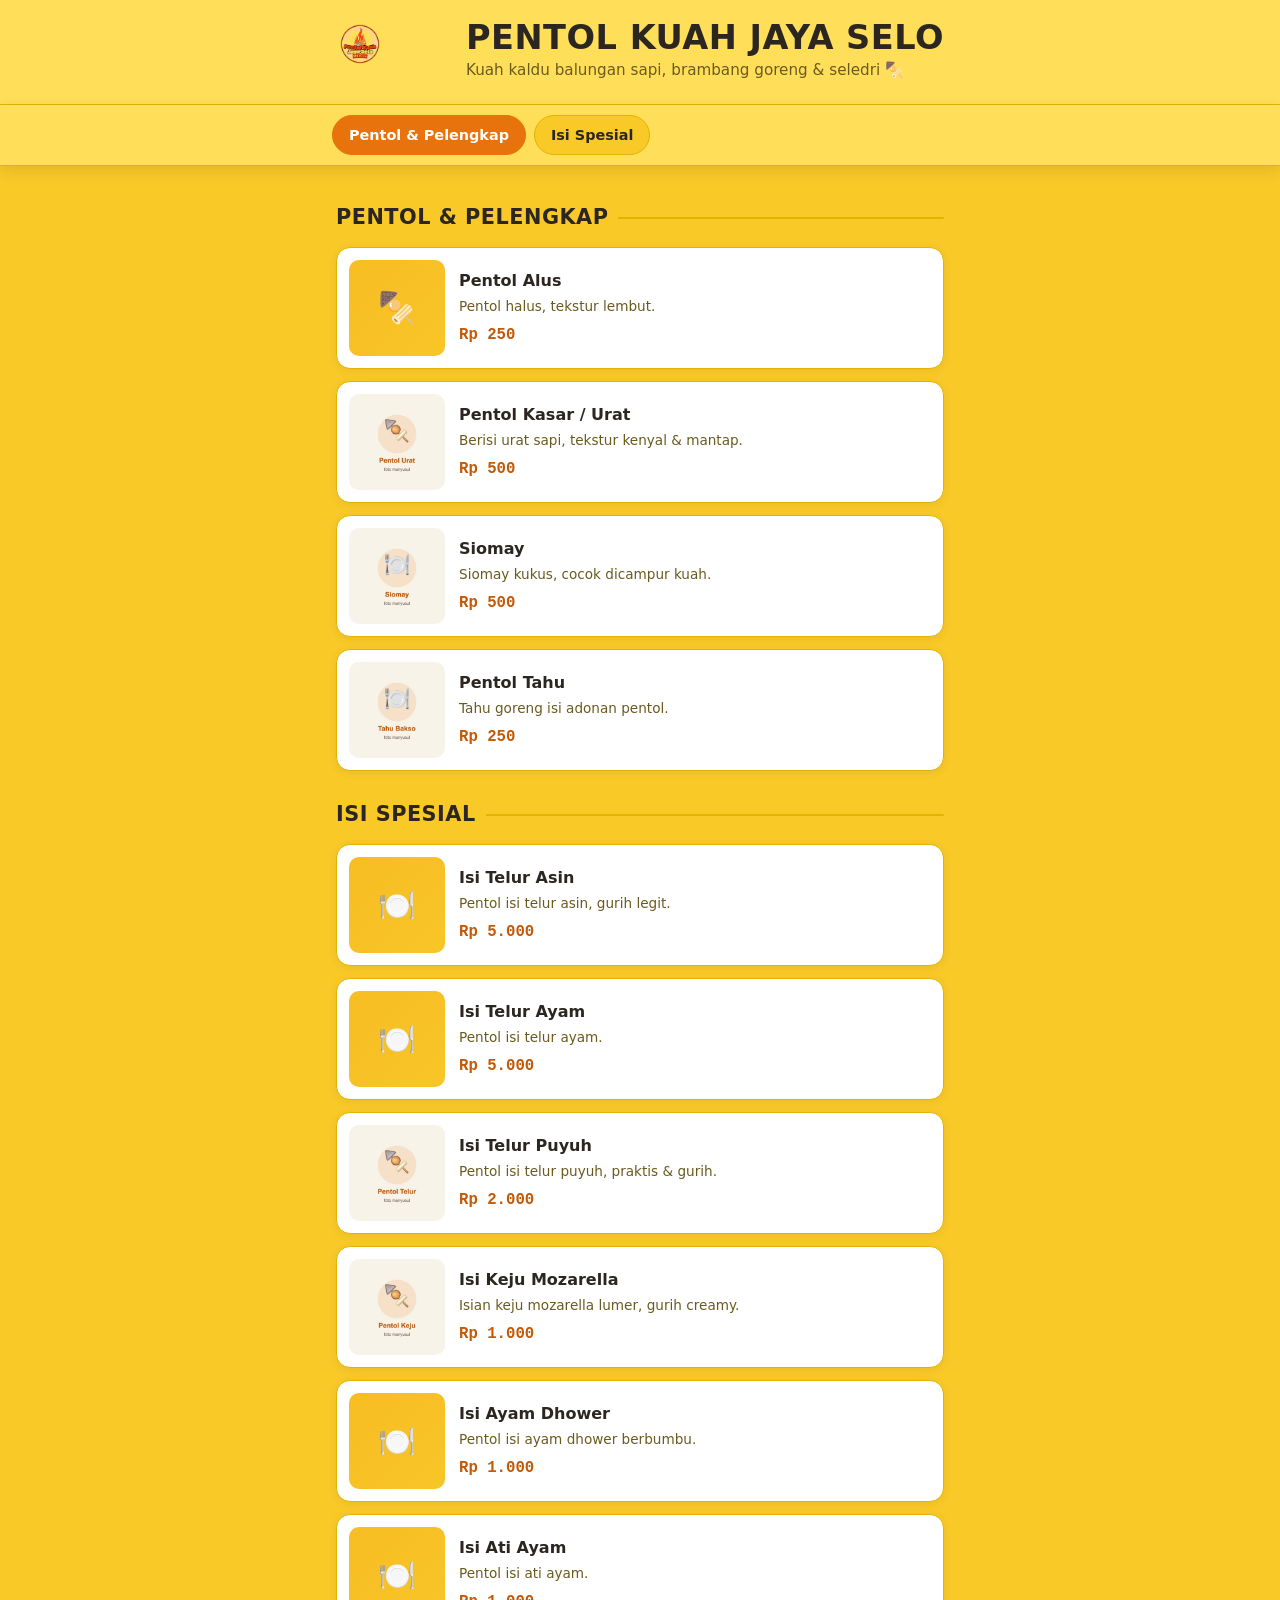
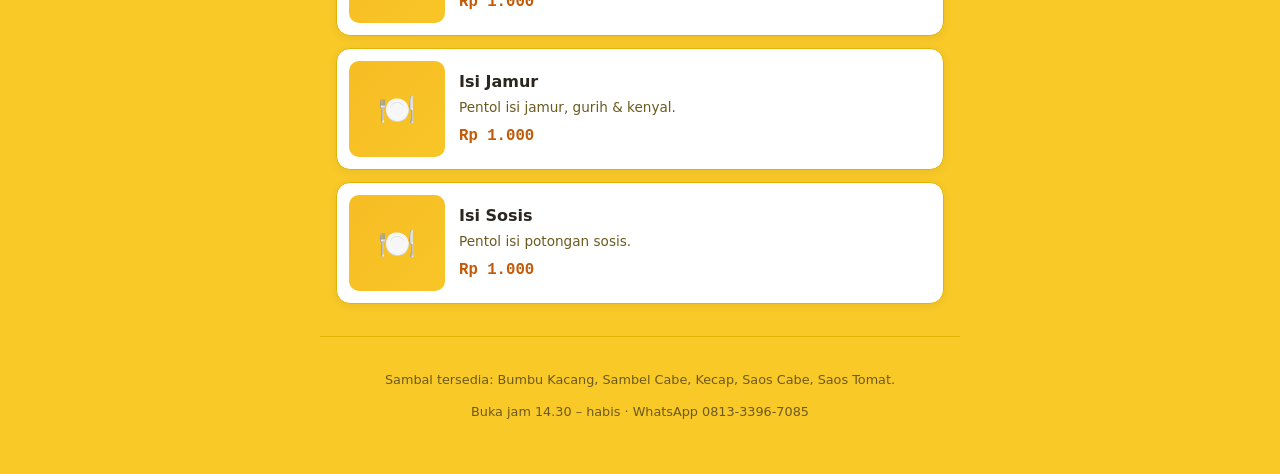
==== index.html @ f3bade53 "Hapus dark mode, samakan background kuning dgn banner, pasang logo Co-Authored-By: Claude Opus 4.8 <" ====
<!DOCTYPE html>
<html lang="id">
  <head>
    <meta charset="UTF-8" />
    <meta
      name="viewport"
      content="width=device-width, initial-scale=1.0, viewport-fit=cover"
    />
    <meta
      name="description"
      content="Menu digital Pentol Kuah Jaya Selo — pentol kuah kaldu balungan sapi dengan aneka isi spesial."
    />
    <meta name="theme-color" content="#F9C928" />
    <link rel="icon" type="image/png" href="images/logo.png" />
    <title>Menu Digital — Pentol Kuah Jaya Selo</title>
    <link rel="stylesheet" href="css/style.css" />
  </head>
  <body>
    <!-- ===================== HEADER ===================== -->
    <header class="site-header">
      <div class="site-header__inner">
        <img
          src="images/logo.png"
          alt="Logo Pentol Kuah Jaya Selo"
          class="site-header__logo"
        />
        <div class="site-header__text">
          <h1 class="site-header__title">Pentol Kuah Jaya Selo</h1>
          <p class="site-header__tagline">
            Kuah kaldu balungan sapi, brambang goreng &amp; seledri 🍢
          </p>
        </div>
      </div>
    </header>

    <!-- ================= BAR KATEGORI (STICKY) ================= -->
    <nav id="category-bar" class="category-bar" aria-label="Kategori menu">
      <ul id="category-list" class="category-bar__list">
        <!-- Tombol kategori di-generate oleh script.js -->
      </ul>
    </nav>

    <!-- ===================== KONTEN MENU ===================== -->
    <main id="menu-root" class="menu">
      <!-- Section & card menu di-generate oleh script.js -->
    </main>

    <!-- ===================== FOOTER ===================== -->
    <footer class="site-footer">
      <p>Sambal tersedia: Bumbu Kacang, Sambel Cabe, Kecap, Saos Cabe, Saos Tomat.</p>
      <p>Buka jam 14.30 – habis · WhatsApp 0813-3396-7085</p>
    </footer>

    <!-- Data menu dimuat lebih dulu, lalu script utama -->
    <script src="js/menu-data.js"></script>
    <script src="js/script.js"></script>
  </body>
</html>
---- css/style.css ----
/* =====================================================================
   MENU DIGITAL PENTOL — style.css
   Mobile-first, tanpa library. Satu tema (terang), sesuai warna banner.
   ===================================================================== */

/* ---------- Design tokens ---------- */
:root {
  --color-bg: #f9c928; /* kuning banner gerobak */
  --color-surface: #ffffff; /* permukaan card */
  --color-surface-alt: #ffde59; /* header/bar - kuning lebih terang */
  --color-text: #2b2620; /* teks utama */
  --color-text-muted: #6b5a1e; /* deskripsi/footer */
  --color-accent: #e8720c; /* oranye aksen (aktif/tombol) */
  --color-accent-strong: #c25a08; /* oranye gelap (harga) */
  --color-border: #e0b400;
  --shadow-card: 0 2px 8px rgba(60, 45, 20, 0.08);
  --shadow-bar: 0 4px 14px rgba(60, 45, 20, 0.12);

  --font-heading: "Oswald", "Arial Narrow", "Roboto Condensed",
    system-ui, sans-serif;
  --font-body: system-ui, -apple-system, "Segoe UI", Roboto, sans-serif;
  --font-mono: "SFMono-Regular", ui-monospace, "Roboto Mono", Consolas,
    "Liberation Mono", monospace;

  --radius: 14px;
  --maxw: 640px;
}

/* ---------- Reset ringan ---------- */
*,
*::before,
*::after {
  box-sizing: border-box;
}

html {
  scroll-behavior: smooth;
  /* offset agar judul section tidak tertutup bar sticky saat di-scroll */
  scroll-padding-top: 72px;
  /* cegah teks membesar sendiri saat HP diputar ke landscape */
  -webkit-text-size-adjust: 100%;
  text-size-adjust: 100%;
}

body {
  margin: 0;
  font-family: var(--font-body);
  background-color: var(--color-bg);
  color: var(--color-text);
  line-height: 1.5;
  -webkit-font-smoothing: antialiased;
  /* Cegah scroll horizontal TANPA menjadikan body scroll-container
     sendiri (yang bikin position:sticky & scroll vertikal jadi
     "melompat"). overflow-x:clip tidak memaksa overflow-y jadi auto,
     jadi sticky tetap normal. Fallback ke hidden utk browser lama. */
  overflow-x: hidden;
  overflow-x: clip;
  /* hilangkan kotak highlight biru saat elemen di-tap di HP */
  -webkit-tap-highlight-color: transparent;
}

img {
  display: block;
  max-width: 100%;
}

/* Semua tombol/kontrol minimal 44px (rekomendasi target sentuh) & tanpa zoom iOS */
button,
input,
select {
  font-size: 16px; /* <16px memicu auto-zoom di iOS Safari saat fokus */
}

/* =====================================================================
   HEADER
   ===================================================================== */
.site-header {
  background-color: var(--color-surface-alt);
  border-bottom: 1px solid var(--color-border);
}

.site-header__inner {
  max-width: var(--maxw);
  margin: 0 auto;
  /* padding kiri/kanan menghormati "poni"/lekukan layar (safe-area) */
  padding: 20px calc(16px + env(safe-area-inset-right)) 22px
    calc(16px + env(safe-area-inset-left));
  display: flex;
  align-items: flex-start;
  justify-content: space-between;
  gap: 12px;
}

.site-header__logo {
  width: 48px;
  height: 48px;
  border-radius: 50%;
  flex-shrink: 0;
  object-fit: cover;
}

.site-header__text {
  min-width: 0;
}

.site-header__title {
  margin: 0;
  font-family: var(--font-heading);
  font-weight: 700;
  font-size: clamp(1.6rem, 6vw, 2.1rem);
  letter-spacing: 0.5px;
  text-transform: uppercase;
  line-height: 1.05;
  color: var(--color-text);
}

.site-header__tagline {
  margin: 4px 0 0;
  font-size: 0.95rem;
  color: var(--color-text-muted);
}

/* =====================================================================
   BAR KATEGORI (STICKY)
   ===================================================================== */
.category-bar {
  position: sticky;
  top: 0;
  z-index: 20;
  background-color: var(--color-surface-alt);
  border-bottom: 1px solid var(--color-border);
  box-shadow: var(--shadow-bar); /* efek "melayang" */
}

.category-bar__list {
  max-width: var(--maxw);
  margin: 0 auto;
  padding: 10px calc(12px + env(safe-area-inset-right)) 10px
    calc(12px + env(safe-area-inset-left));
  list-style: none;
  display: flex;
  gap: 8px;
  overflow-x: auto;
  -webkit-overflow-scrolling: touch;
  overscroll-behavior-x: contain; /* geser kategori tak menyeret seluruh halaman */
  scrollbar-width: none; /* Firefox */
}
.category-bar__list::-webkit-scrollbar {
  display: none; /* Chrome/Safari */
}

.category-bar__btn {
  flex-shrink: 0;
  min-height: 40px; /* nyaman ditekan jari */
  font-family: var(--font-body);
  font-size: 0.9rem;
  font-weight: 600;
  white-space: nowrap;
  padding: 8px 16px;
  border-radius: 999px;
  border: 1px solid var(--color-border);
  background-color: var(--color-bg);
  color: var(--color-text);
  cursor: pointer;
  transition: background-color 0.15s ease, color 0.15s ease,
    border-color 0.15s ease;
}

.category-bar__btn:hover {
  border-color: var(--color-accent);
}

/* Kategori aktif (di-set oleh script.js sesuai posisi scroll) */
.category-bar__btn.is-active {
  background-color: var(--color-accent);
  border-color: var(--color-accent);
  color: #ffffff;
}

/* =====================================================================
   MENU (SECTION + CARD)
   ===================================================================== */
.menu {
  max-width: var(--maxw);
  margin: 0 auto;
  padding: 8px calc(16px + env(safe-area-inset-right)) 32px
    calc(16px + env(safe-area-inset-left));
}

.menu-section {
  padding-top: 20px;
}

.menu-section__title {
  margin: 8px 0 14px;
  font-family: var(--font-heading);
  font-weight: 700;
  font-size: 1.3rem;
  text-transform: uppercase;
  letter-spacing: 0.5px;
  color: var(--color-text);
  display: flex;
  align-items: center;
  gap: 10px;
}
.menu-section__title::after {
  content: "";
  flex: 1;
  height: 2px;
  background-color: var(--color-border);
  border-radius: 2px;
}

.menu-list {
  list-style: none;
  margin: 0;
  padding: 0;
  display: grid;
  gap: 12px;
}

/* ---------- Card item ---------- */
.card {
  display: flex;
  gap: 14px;
  align-items: center;
  background-color: var(--color-surface);
  border: 1px solid var(--color-border);
  border-radius: var(--radius);
  padding: 12px;
  box-shadow: var(--shadow-card); /* efek timbul halus */
}

.card__media {
  flex-shrink: 0;
  width: 84px;
  height: 84px;
  border-radius: 10px;
  overflow: hidden;
  background-color: var(--color-bg);
}

.card__img {
  width: 100%;
  height: 100%;
  object-fit: cover;
}

/* Placeholder saat foto belum ada / gagal dimuat */
.card__placeholder {
  width: 100%;
  height: 100%;
  display: grid;
  place-items: center;
  font-size: 1.9rem;
  background: linear-gradient(
    135deg,
    rgba(232, 114, 12, 0.14),
    rgba(232, 114, 12, 0.04)
  );
  color: var(--color-accent);
}

.card__body {
  flex: 1;
  min-width: 0;
}

.card__name {
  margin: 0;
  font-size: 1rem;
  font-weight: 700;
  color: var(--color-text);
}

.card__desc {
  margin: 3px 0 0;
  font-size: 0.85rem;
  color: var(--color-text-muted);
}

.card__price {
  margin-top: 8px;
  font-family: var(--font-mono);
  font-variant-numeric: tabular-nums;
  font-size: 0.98rem;
  font-weight: 700;
  color: var(--color-accent-strong);
}

/* =====================================================================
   FOOTER
   ===================================================================== */
.site-footer {
  max-width: var(--maxw);
  margin: 0 auto;
  /* tambah jarak bawah utk home-indicator iPhone (safe-area) */
  padding: 20px 16px calc(40px + env(safe-area-inset-bottom));
  text-align: center;
  font-size: 0.8rem;
  color: var(--color-text-muted);
  border-top: 1px solid var(--color-border);
}

/* =====================================================================
   Aksesibilitas: hormati preferensi reduce-motion
   ===================================================================== */
@media (prefers-reduced-motion: reduce) {
  html {
    scroll-behavior: auto;
  }
  * {
    transition: none !important;
  }
}

/* Layar agak lebar: card sedikit lebih lega */
@media (min-width: 480px) {
  .card__media {
    width: 96px;
    height: 96px;
  }
}

/* HP mungil (≤360px, mis. iPhone SE): rapatkan sedikit agar tidak sesak */
@media (max-width: 360px) {
  .site-header__inner {
    padding-top: 16px;
    padding-bottom: 18px;
  }
  .card {
    gap: 11px;
    padding: 10px;
  }
  .card__media {
    width: 72px;
    height: 72px;
  }
  .card__name {
    font-size: 0.95rem;
  }
  .card__desc {
    font-size: 0.82rem;
  }
}
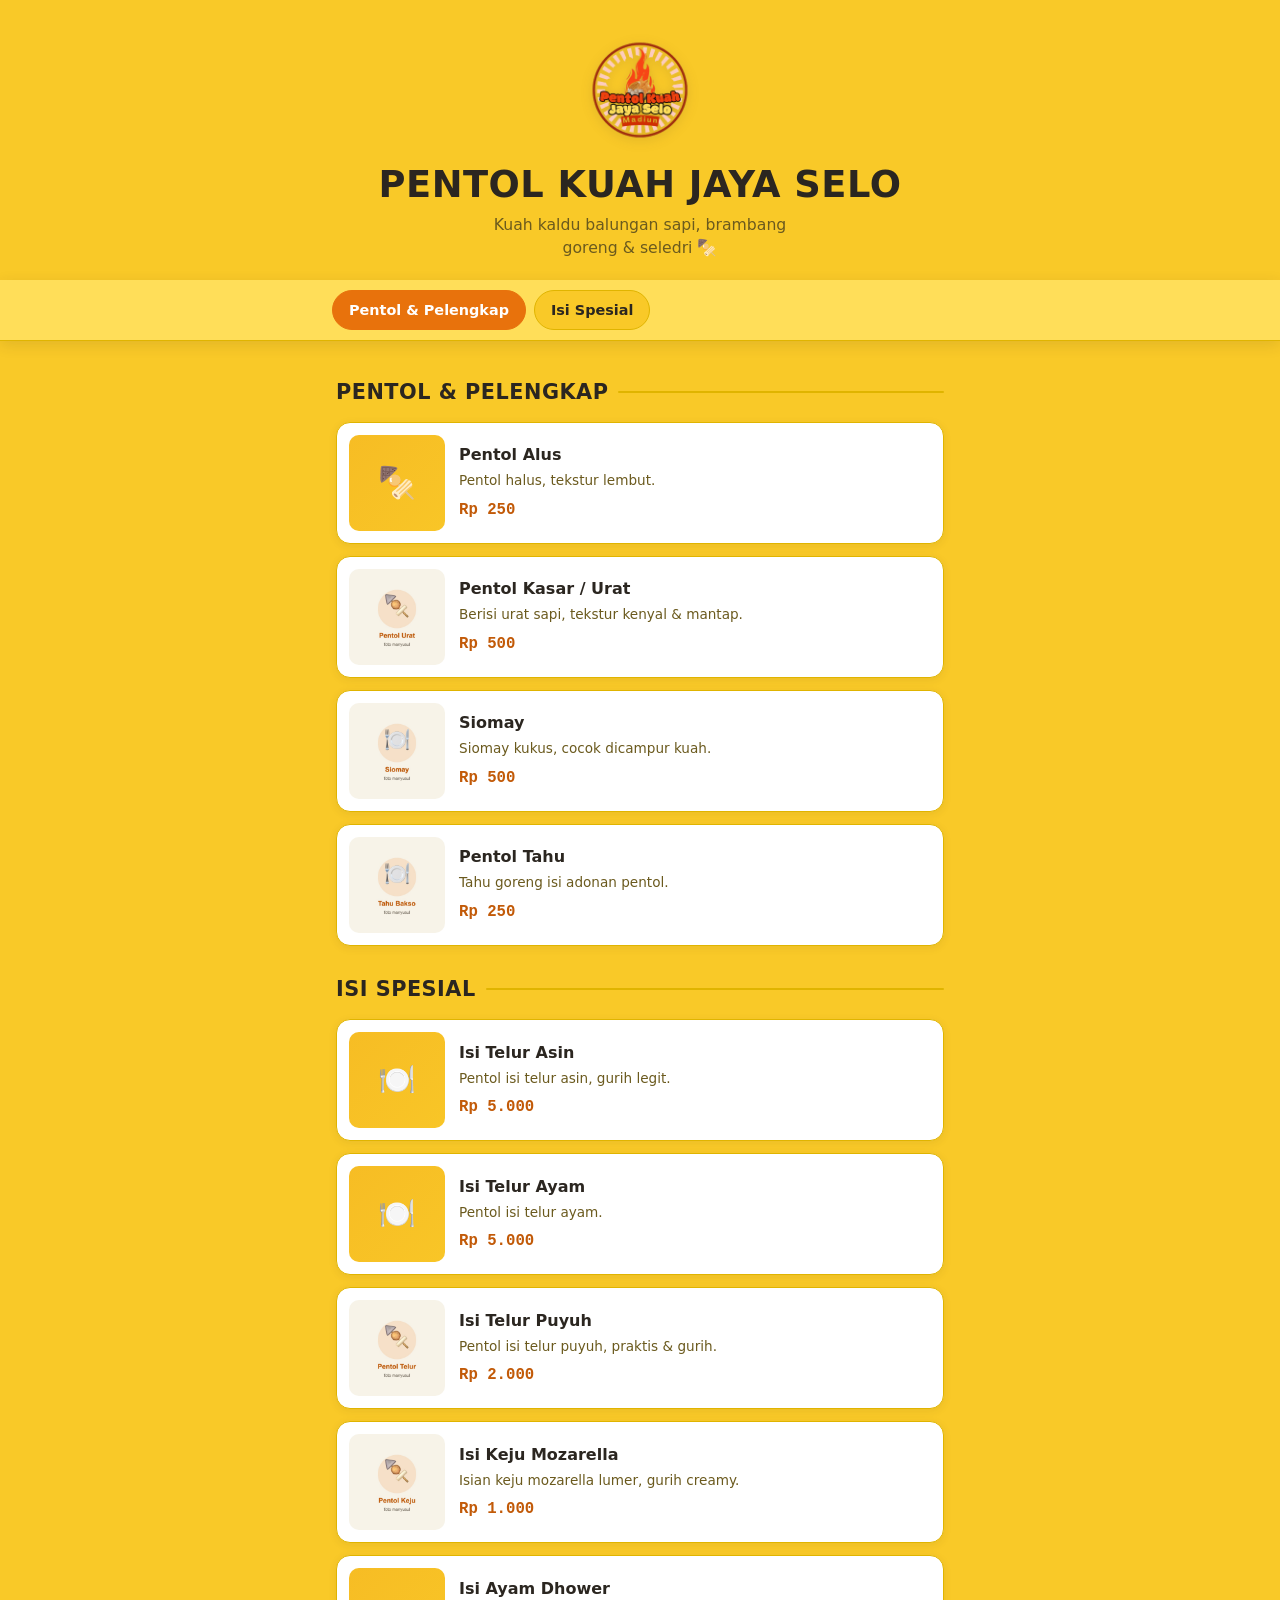
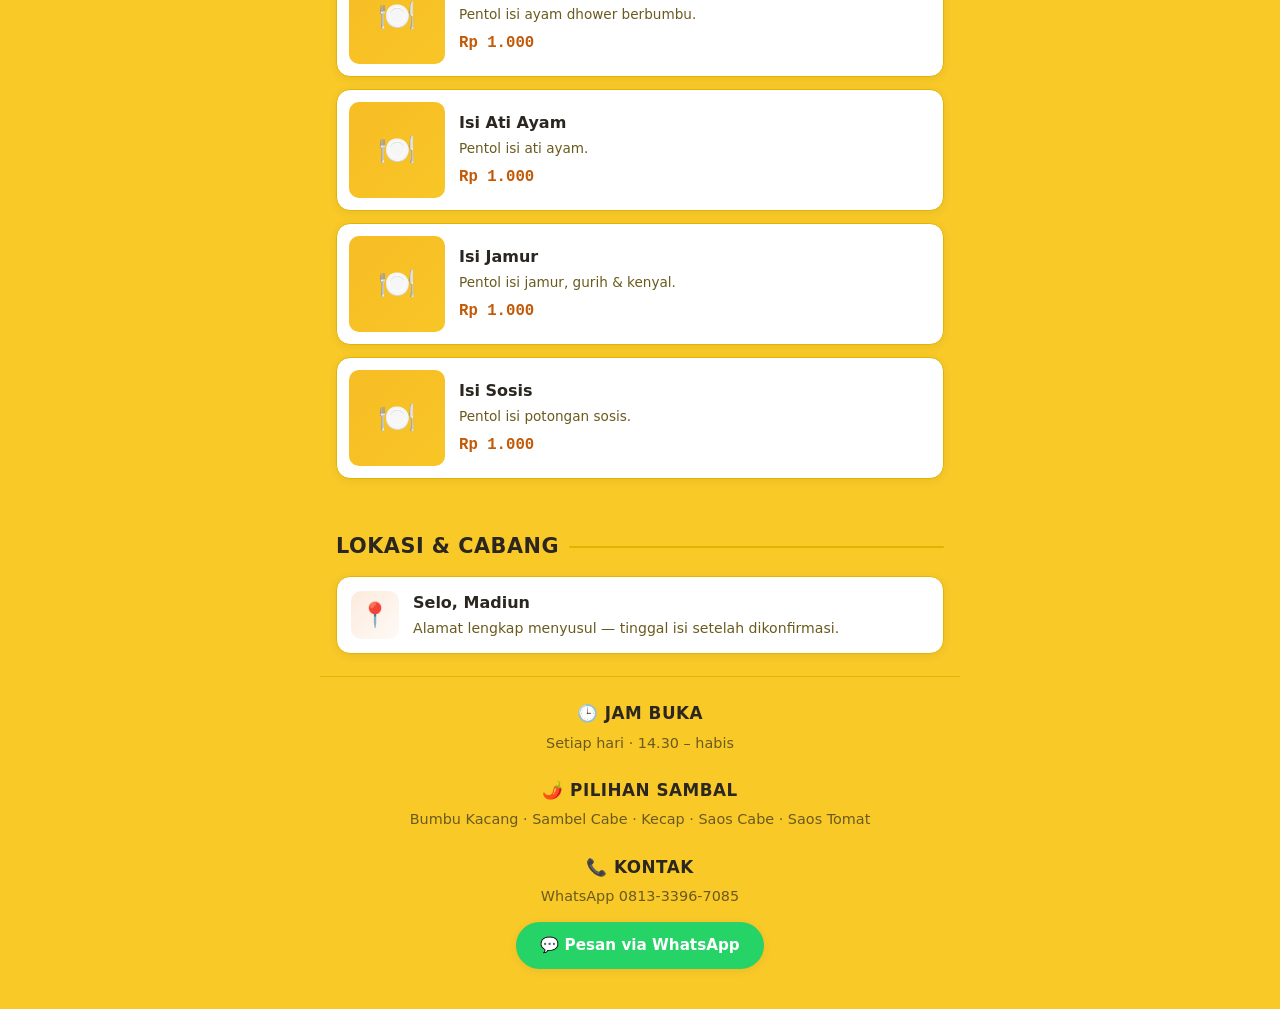
==== commit 37c35560: "Redesign: hero rata tengah, section Lokasi & Cabang, footer info + tombol WhatsApp Co-Authored-By: C" ====
--- a/index.html
+++ b/index.html
@@ -16,25 +16,21 @@
     <link rel="stylesheet" href="css/style.css" />
   </head>
   <body>
-    <!-- ===================== HEADER ===================== -->
-    <header class="site-header">
-      <div class="site-header__inner">
-        <img
-          src="images/logo.png"
-          alt="Logo Pentol Kuah Jaya Selo"
-          class="site-header__logo"
-        />
-        <div class="site-header__text">
-          <h1 class="site-header__title">Pentol Kuah Jaya Selo</h1>
-          <p class="site-header__tagline">
-            Kuah kaldu balungan sapi, brambang goreng &amp; seledri 🍢
-          </p>
-        </div>
-      </div>
+    <!-- ===================== HERO (RATA TENGAH) ===================== -->
+    <header class="hero">
+      <img
+        src="images/logo.png"
+        alt="Logo Pentol Kuah Jaya Selo"
+        class="hero__logo"
+      />
+      <h1 class="hero__title">Pentol Kuah Jaya Selo</h1>
+      <p class="hero__tagline">
+        Kuah kaldu balungan sapi, brambang goreng &amp; seledri 🍢
+      </p>
     </header>
 
     <!-- ================= BAR KATEGORI (STICKY) ================= -->
-    <nav id="category-bar" class="category-bar" aria-label="Kategori menu">
+    <nav id="category-bar" class="category-bar" aria-label="Daftar menu">
       <ul id="category-list" class="category-bar__list">
         <!-- Tombol kategori di-generate oleh script.js -->
       </ul>
@@ -45,10 +41,49 @@
       <!-- Section & card menu di-generate oleh script.js -->
     </main>
 
-    <!-- ===================== FOOTER ===================== -->
+    <!-- ===================== CABANG / LOKASI ===================== -->
+    <section class="branches" aria-label="Lokasi cabang">
+      <h2 class="branches__title">Lokasi &amp; Cabang</h2>
+      <ul class="branches__list">
+        <li class="branch-card">
+          <div class="branch-card__icon" aria-hidden="true">📍</div>
+          <div class="branch-card__body">
+            <h3 class="branch-card__name">Selo, Madiun</h3>
+            <p class="branch-card__addr">
+              Alamat lengkap menyusul — tinggal isi setelah dikonfirmasi.
+            </p>
+            <!-- Kalau ada link Google Maps, aktifkan baris di bawah:
+            <a class="branch-card__maps" href="LINK_MAPS" target="_blank" rel="noopener">Lihat di Peta →</a>
+            -->
+          </div>
+        </li>
+      </ul>
+    </section>
+
+    <!-- ===================== FOOTER (INFO) ===================== -->
     <footer class="site-footer">
-      <p>Sambal tersedia: Bumbu Kacang, Sambel Cabe, Kecap, Saos Cabe, Saos Tomat.</p>
-      <p>Buka jam 14.30 – habis · WhatsApp 0813-3396-7085</p>
+      <div class="info-block">
+        <h2 class="info-block__title">🕒 Jam Buka</h2>
+        <p>Setiap hari · 14.30 – habis</p>
+      </div>
+
+      <div class="info-block">
+        <h2 class="info-block__title">🌶️ Pilihan Sambal</h2>
+        <p>Bumbu Kacang · Sambel Cabe · Kecap · Saos Cabe · Saos Tomat</p>
+      </div>
+
+      <div class="info-block">
+        <h2 class="info-block__title">📞 Kontak</h2>
+        <p>WhatsApp 0813-3396-7085</p>
+        <a
+          class="wa-btn"
+          href="https://wa.me/6281333967085"
+          target="_blank"
+          rel="noopener"
+        >
+          💬 Pesan via WhatsApp
+        </a>
+      </div>
     </footer>
 
     <!-- Data menu dimuat lebih dulu, lalu script utama -->
--- a/css/style.css
+++ b/css/style.css
@@ -72,52 +72,43 @@
 }
 
 /* =====================================================================
-   HEADER
-   ===================================================================== */
-.site-header {
-  background-color: var(--color-surface-alt);
-  border-bottom: 1px solid var(--color-border);
-}
-
-.site-header__inner {
+   HERO (rata tengah: logo → judul → tagline)
+   ===================================================================== */
+.hero {
   max-width: var(--maxw);
   margin: 0 auto;
-  /* padding kiri/kanan menghormati "poni"/lekukan layar (safe-area) */
-  padding: 20px calc(16px + env(safe-area-inset-right)) 22px
+  padding: 30px calc(16px + env(safe-area-inset-right)) 20px
     calc(16px + env(safe-area-inset-left));
   display: flex;
-  align-items: flex-start;
-  justify-content: space-between;
-  gap: 12px;
-}
-
-.site-header__logo {
-  width: 48px;
-  height: 48px;
-  border-radius: 50%;
-  flex-shrink: 0;
-  object-fit: cover;
-}
-
-.site-header__text {
-  min-width: 0;
-}
-
-.site-header__title {
-  margin: 0;
+  flex-direction: column;
+  align-items: center;
+  text-align: center;
+}
+
+.hero__logo {
+  width: 120px;
+  height: 120px;
+  object-fit: contain;
+  /* bayangan halus mengikuti bentuk logo (bukan kotak) */
+  filter: drop-shadow(0 3px 6px rgba(60, 45, 20, 0.2));
+}
+
+.hero__title {
+  margin: 16px 0 0;
   font-family: var(--font-heading);
   font-weight: 700;
-  font-size: clamp(1.6rem, 6vw, 2.1rem);
+  font-size: clamp(1.7rem, 7vw, 2.3rem);
   letter-spacing: 0.5px;
   text-transform: uppercase;
   line-height: 1.05;
   color: var(--color-text);
 }
 
-.site-header__tagline {
-  margin: 4px 0 0;
-  font-size: 0.95rem;
+.hero__tagline {
+  margin: 8px 0 0;
+  font-size: 0.98rem;
   color: var(--color-text-muted);
+  max-width: 34ch;
 }
 
 /* =====================================================================
@@ -289,17 +280,142 @@
 }
 
 /* =====================================================================
-   FOOTER
+   CABANG / LOKASI
+   ===================================================================== */
+.branches {
+  max-width: var(--maxw);
+  margin: 0 auto;
+  padding: 12px calc(16px + env(safe-area-inset-right)) 8px
+    calc(16px + env(safe-area-inset-left));
+}
+
+.branches__title {
+  margin: 8px 0 14px;
+  font-family: var(--font-heading);
+  font-weight: 700;
+  font-size: 1.3rem;
+  text-transform: uppercase;
+  letter-spacing: 0.5px;
+  color: var(--color-text);
+  display: flex;
+  align-items: center;
+  gap: 10px;
+}
+.branches__title::after {
+  content: "";
+  flex: 1;
+  height: 2px;
+  background-color: var(--color-border);
+  border-radius: 2px;
+}
+
+.branches__list {
+  list-style: none;
+  margin: 0;
+  padding: 0;
+  display: grid;
+  gap: 12px;
+}
+
+.branch-card {
+  display: flex;
+  gap: 14px;
+  align-items: center;
+  background-color: var(--color-surface);
+  border: 1px solid var(--color-border);
+  border-radius: var(--radius);
+  padding: 14px;
+  box-shadow: var(--shadow-card);
+}
+
+.branch-card__icon {
+  flex-shrink: 0;
+  width: 48px;
+  height: 48px;
+  display: grid;
+  place-items: center;
+  font-size: 1.5rem;
+  border-radius: 10px;
+  background: linear-gradient(
+    135deg,
+    rgba(232, 114, 12, 0.14),
+    rgba(232, 114, 12, 0.04)
+  );
+}
+
+.branch-card__name {
+  margin: 0;
+  font-size: 1rem;
+  font-weight: 700;
+  color: var(--color-text);
+}
+
+.branch-card__addr {
+  margin: 3px 0 0;
+  font-size: 0.88rem;
+  color: var(--color-text-muted);
+}
+
+.branch-card__maps {
+  display: inline-block;
+  margin-top: 6px;
+  font-size: 0.85rem;
+  font-weight: 600;
+  color: var(--color-accent-strong);
+  text-decoration: none;
+}
+
+/* =====================================================================
+   FOOTER (blok info: jam buka, sambal, kontak)
    ===================================================================== */
 .site-footer {
   max-width: var(--maxw);
-  margin: 0 auto;
+  margin: 14px auto 0;
   /* tambah jarak bawah utk home-indicator iPhone (safe-area) */
-  padding: 20px 16px calc(40px + env(safe-area-inset-bottom));
+  padding: 24px 16px calc(40px + env(safe-area-inset-bottom));
+  border-top: 1px solid var(--color-border);
+  display: grid;
+  gap: 22px;
   text-align: center;
-  font-size: 0.8rem;
+}
+
+.info-block__title {
+  margin: 0 0 6px;
+  font-family: var(--font-heading);
+  font-weight: 700;
+  font-size: 1.05rem;
+  text-transform: uppercase;
+  letter-spacing: 0.5px;
+  color: var(--color-text);
+}
+
+.info-block p {
+  margin: 2px 0;
+  font-size: 0.9rem;
   color: var(--color-text-muted);
-  border-top: 1px solid var(--color-border);
+}
+
+.wa-btn {
+  display: inline-flex;
+  align-items: center;
+  gap: 8px;
+  margin-top: 12px;
+  min-height: 46px;
+  padding: 12px 24px;
+  border-radius: 999px;
+  background-color: #25d366; /* hijau WhatsApp */
+  color: #ffffff;
+  font-weight: 700;
+  font-size: 0.95rem;
+  text-decoration: none;
+  box-shadow: var(--shadow-card);
+  transition: transform 0.1s ease, filter 0.15s ease;
+}
+.wa-btn:hover {
+  filter: brightness(0.96);
+}
+.wa-btn:active {
+  transform: scale(0.97);
 }
 
 /* =====================================================================
@@ -324,9 +440,13 @@
 
 /* HP mungil (≤360px, mis. iPhone SE): rapatkan sedikit agar tidak sesak */
 @media (max-width: 360px) {
-  .site-header__inner {
-    padding-top: 16px;
-    padding-bottom: 18px;
+  .hero {
+    padding-top: 24px;
+    padding-bottom: 16px;
+  }
+  .hero__logo {
+    width: 100px;
+    height: 100px;
   }
   .card {
     gap: 11px;
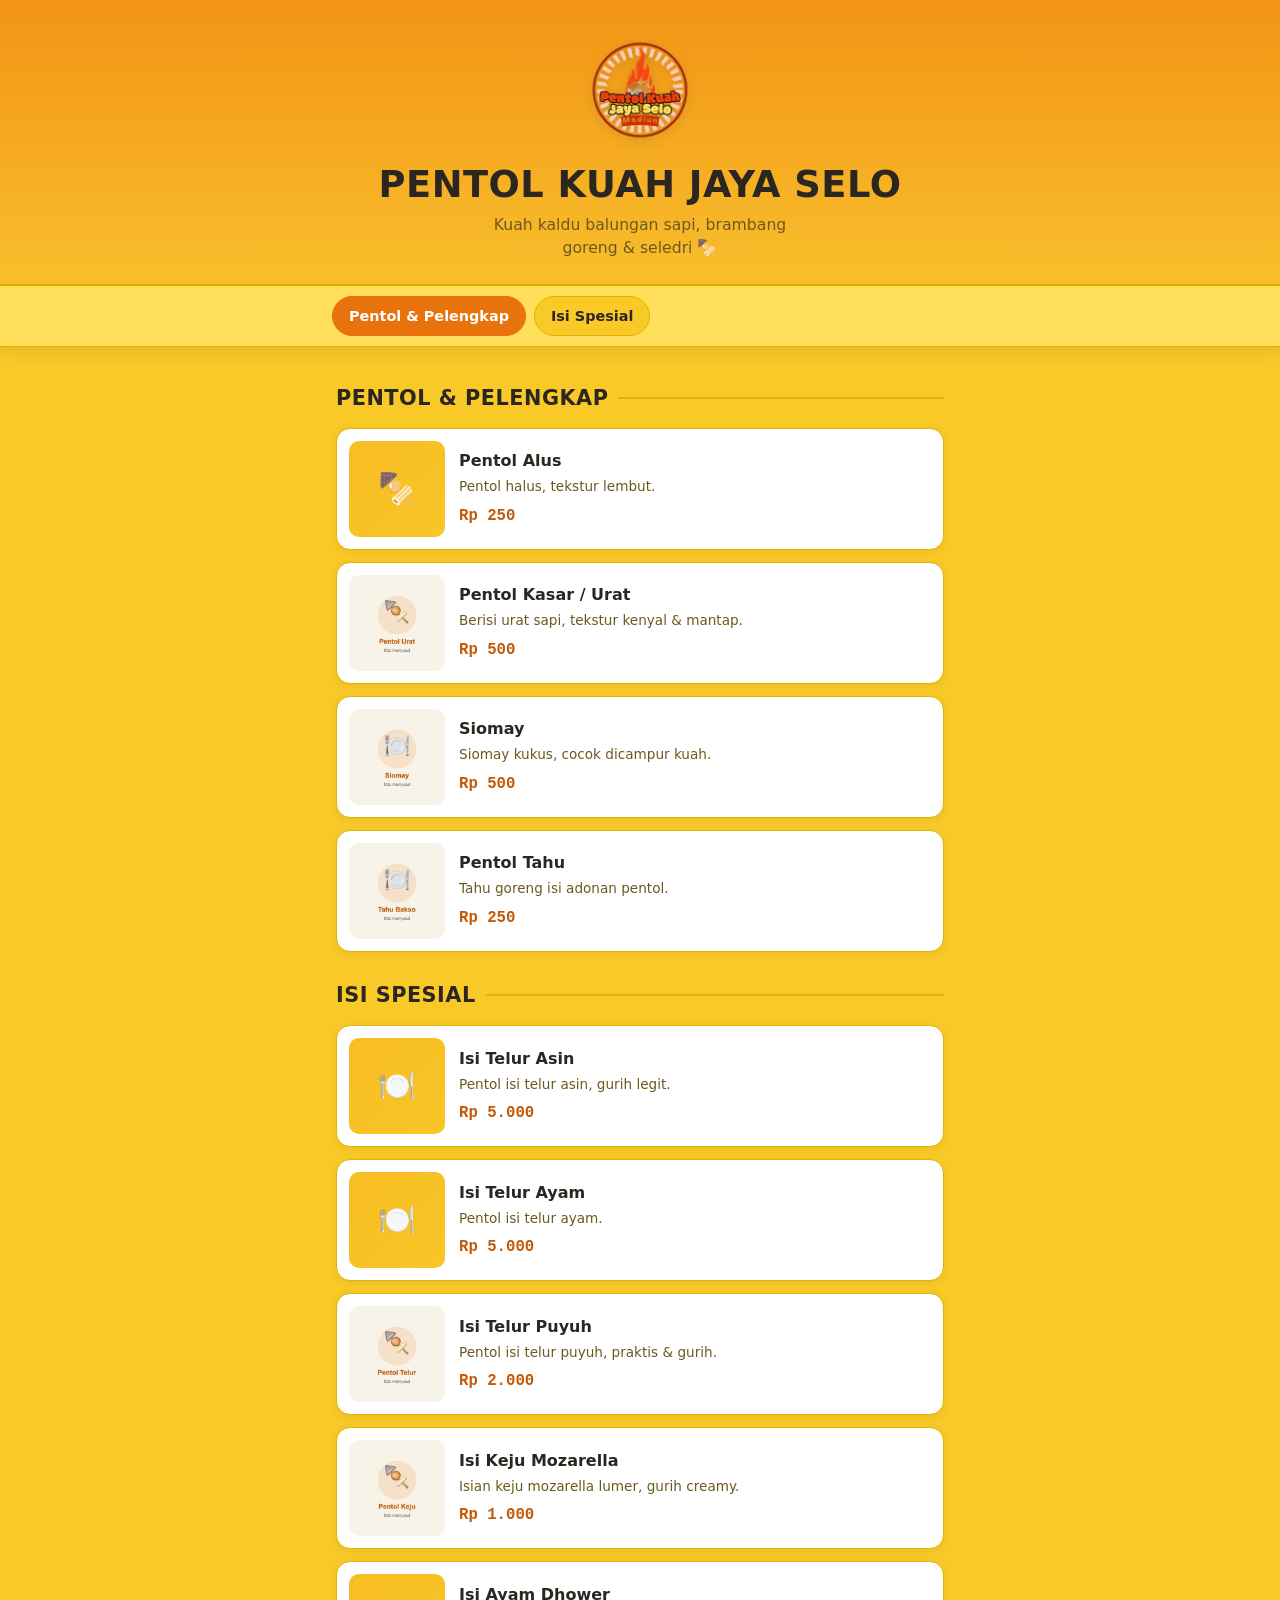
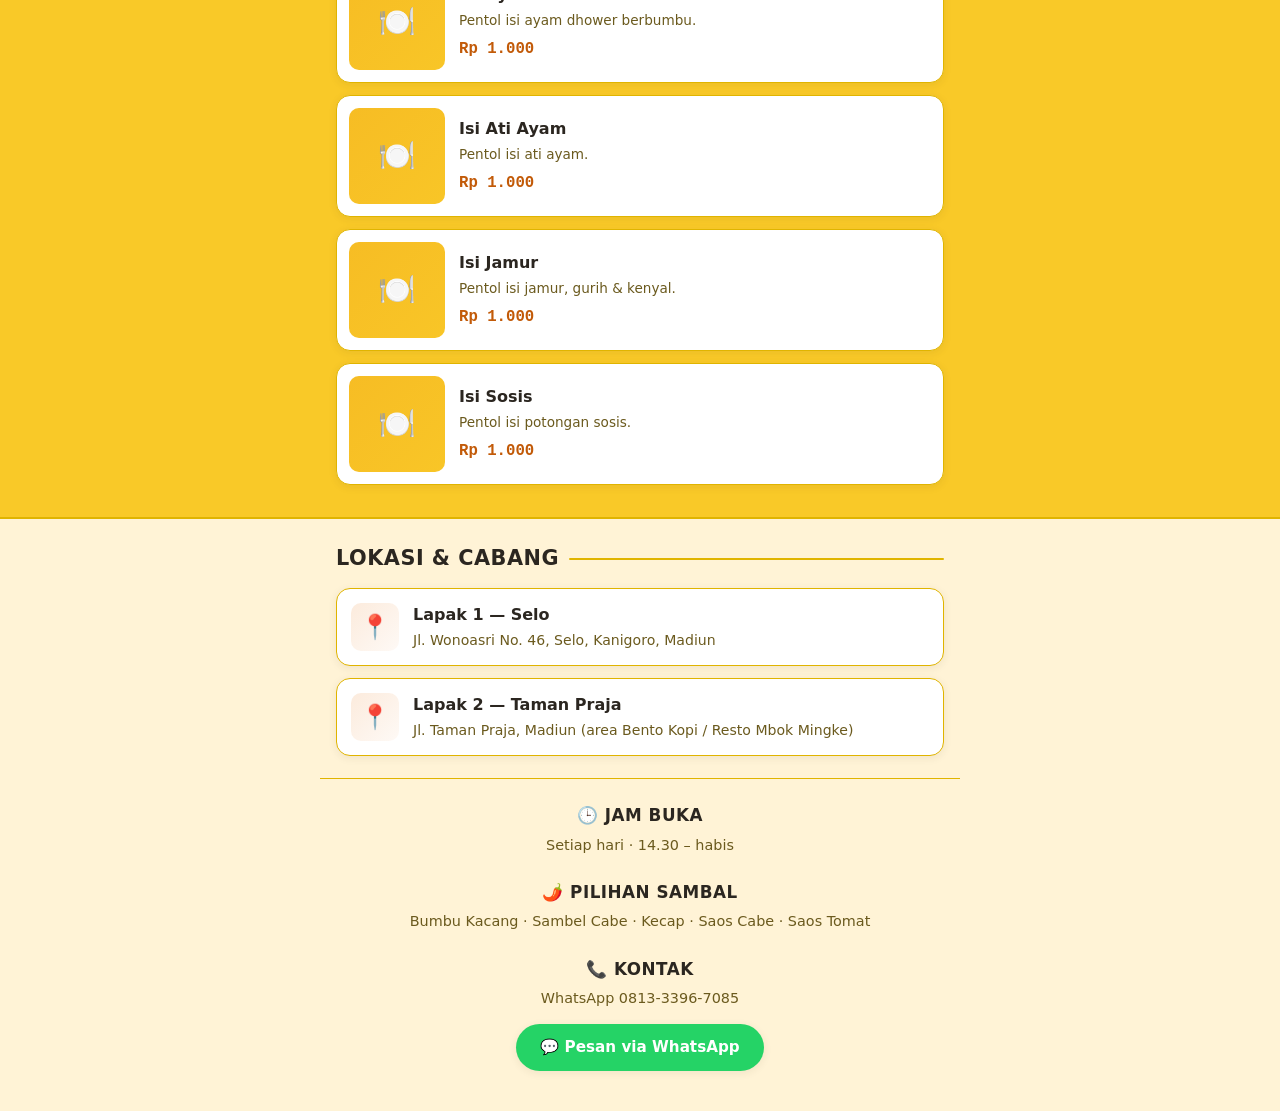
==== commit 038bd777: "Zona warna berbeda per bagian (hero oranye, menu kuning, info krem) + isi 2 alamat lapak Co-Authored" ====
--- a/index.html
+++ b/index.html
@@ -10,7 +10,7 @@
       name="description"
       content="Menu digital Pentol Kuah Jaya Selo — pentol kuah kaldu balungan sapi dengan aneka isi spesial."
     />
-    <meta name="theme-color" content="#F9C928" />
+    <meta name="theme-color" content="#F39415" />
     <link rel="icon" type="image/png" href="images/logo.png" />
     <title>Menu Digital — Pentol Kuah Jaya Selo</title>
     <link rel="stylesheet" href="css/style.css" />
@@ -41,50 +41,59 @@
       <!-- Section & card menu di-generate oleh script.js -->
     </main>
 
-    <!-- ===================== CABANG / LOKASI ===================== -->
-    <section class="branches" aria-label="Lokasi cabang">
-      <h2 class="branches__title">Lokasi &amp; Cabang</h2>
-      <ul class="branches__list">
-        <li class="branch-card">
-          <div class="branch-card__icon" aria-hidden="true">📍</div>
-          <div class="branch-card__body">
-            <h3 class="branch-card__name">Selo, Madiun</h3>
-            <p class="branch-card__addr">
-              Alamat lengkap menyusul — tinggal isi setelah dikonfirmasi.
-            </p>
-            <!-- Kalau ada link Google Maps, aktifkan baris di bawah:
-            <a class="branch-card__maps" href="LINK_MAPS" target="_blank" rel="noopener">Lihat di Peta →</a>
-            -->
-          </div>
-        </li>
-      </ul>
-    </section>
+    <!-- ===================== ZONA INFO (CABANG + FOOTER) ===================== -->
+    <div class="info-zone">
+      <!-- Lokasi lapak -->
+      <section class="branches" aria-label="Lokasi lapak">
+        <h2 class="branches__title">Lokasi &amp; Cabang</h2>
+        <ul class="branches__list">
+          <li class="branch-card">
+            <div class="branch-card__icon" aria-hidden="true">📍</div>
+            <div class="branch-card__body">
+              <h3 class="branch-card__name">Lapak 1 — Selo</h3>
+              <p class="branch-card__addr">
+                Jl. Wonoasri No. 46, Selo, Kanigoro, Madiun
+              </p>
+            </div>
+          </li>
+          <li class="branch-card">
+            <div class="branch-card__icon" aria-hidden="true">📍</div>
+            <div class="branch-card__body">
+              <h3 class="branch-card__name">Lapak 2 — Taman Praja</h3>
+              <p class="branch-card__addr">
+                Jl. Taman Praja, Madiun (area Bento Kopi / Resto Mbok Mingke)
+              </p>
+            </div>
+          </li>
+        </ul>
+      </section>
 
-    <!-- ===================== FOOTER (INFO) ===================== -->
-    <footer class="site-footer">
-      <div class="info-block">
-        <h2 class="info-block__title">🕒 Jam Buka</h2>
-        <p>Setiap hari · 14.30 – habis</p>
-      </div>
+      <!-- Info (jam buka, sambal, kontak) -->
+      <footer class="site-footer">
+        <div class="info-block">
+          <h2 class="info-block__title">🕒 Jam Buka</h2>
+          <p>Setiap hari · 14.30 – habis</p>
+        </div>
 
-      <div class="info-block">
-        <h2 class="info-block__title">🌶️ Pilihan Sambal</h2>
-        <p>Bumbu Kacang · Sambel Cabe · Kecap · Saos Cabe · Saos Tomat</p>
-      </div>
+        <div class="info-block">
+          <h2 class="info-block__title">🌶️ Pilihan Sambal</h2>
+          <p>Bumbu Kacang · Sambel Cabe · Kecap · Saos Cabe · Saos Tomat</p>
+        </div>
 
-      <div class="info-block">
-        <h2 class="info-block__title">📞 Kontak</h2>
-        <p>WhatsApp 0813-3396-7085</p>
-        <a
-          class="wa-btn"
-          href="https://wa.me/6281333967085"
-          target="_blank"
-          rel="noopener"
-        >
-          💬 Pesan via WhatsApp
-        </a>
-      </div>
-    </footer>
+        <div class="info-block">
+          <h2 class="info-block__title">📞 Kontak</h2>
+          <p>WhatsApp 0813-3396-7085</p>
+          <a
+            class="wa-btn"
+            href="https://wa.me/6281333967085"
+            target="_blank"
+            rel="noopener"
+          >
+            💬 Pesan via WhatsApp
+          </a>
+        </div>
+      </footer>
+    </div>
 
     <!-- Data menu dimuat lebih dulu, lalu script utama -->
     <script src="js/menu-data.js"></script>
--- a/css/style.css
+++ b/css/style.css
@@ -8,6 +8,10 @@
   --color-bg: #f9c928; /* kuning banner gerobak */
   --color-surface: #ffffff; /* permukaan card */
   --color-surface-alt: #ffde59; /* header/bar - kuning lebih terang */
+
+  /* Warna per-zona (biar tiap bagian beda, tidak satu warna) */
+  --zone-menu: #f9c928; /* zona menu: kuning brand */
+  --zone-info: #fff3d6; /* zona info/cabang: krem lembut */
   --color-text: #2b2620; /* teks utama */
   --color-text-muted: #6b5a1e; /* deskripsi/footer */
   --color-accent: #e8720c; /* oranye aksen (aktif/tombol) */
@@ -75,14 +79,15 @@
    HERO (rata tengah: logo → judul → tagline)
    ===================================================================== */
 .hero {
-  max-width: var(--maxw);
-  margin: 0 auto;
-  padding: 30px calc(16px + env(safe-area-inset-right)) 20px
+  padding: 30px calc(16px + env(safe-area-inset-right)) 24px
     calc(16px + env(safe-area-inset-left));
   display: flex;
   flex-direction: column;
   align-items: center;
   text-align: center;
+  /* ZONA 1 — hero: gradien oranye hangat (senada api di logo) */
+  background: linear-gradient(180deg, #f39415 0%, #f8bf2c 100%);
+  border-bottom: 2px solid var(--color-border);
 }
 
 .hero__logo {
@@ -280,12 +285,17 @@
 }
 
 /* =====================================================================
-   CABANG / LOKASI
-   ===================================================================== */
+   ZONA INFO (CABANG + FOOTER) — warna krem, beda dari zona menu
+   ===================================================================== */
+.info-zone {
+  background-color: var(--zone-info);
+  border-top: 2px solid var(--color-border);
+}
+
 .branches {
   max-width: var(--maxw);
   margin: 0 auto;
-  padding: 12px calc(16px + env(safe-area-inset-right)) 8px
+  padding: 16px calc(16px + env(safe-area-inset-right)) 8px
     calc(16px + env(safe-area-inset-left));
 }
 
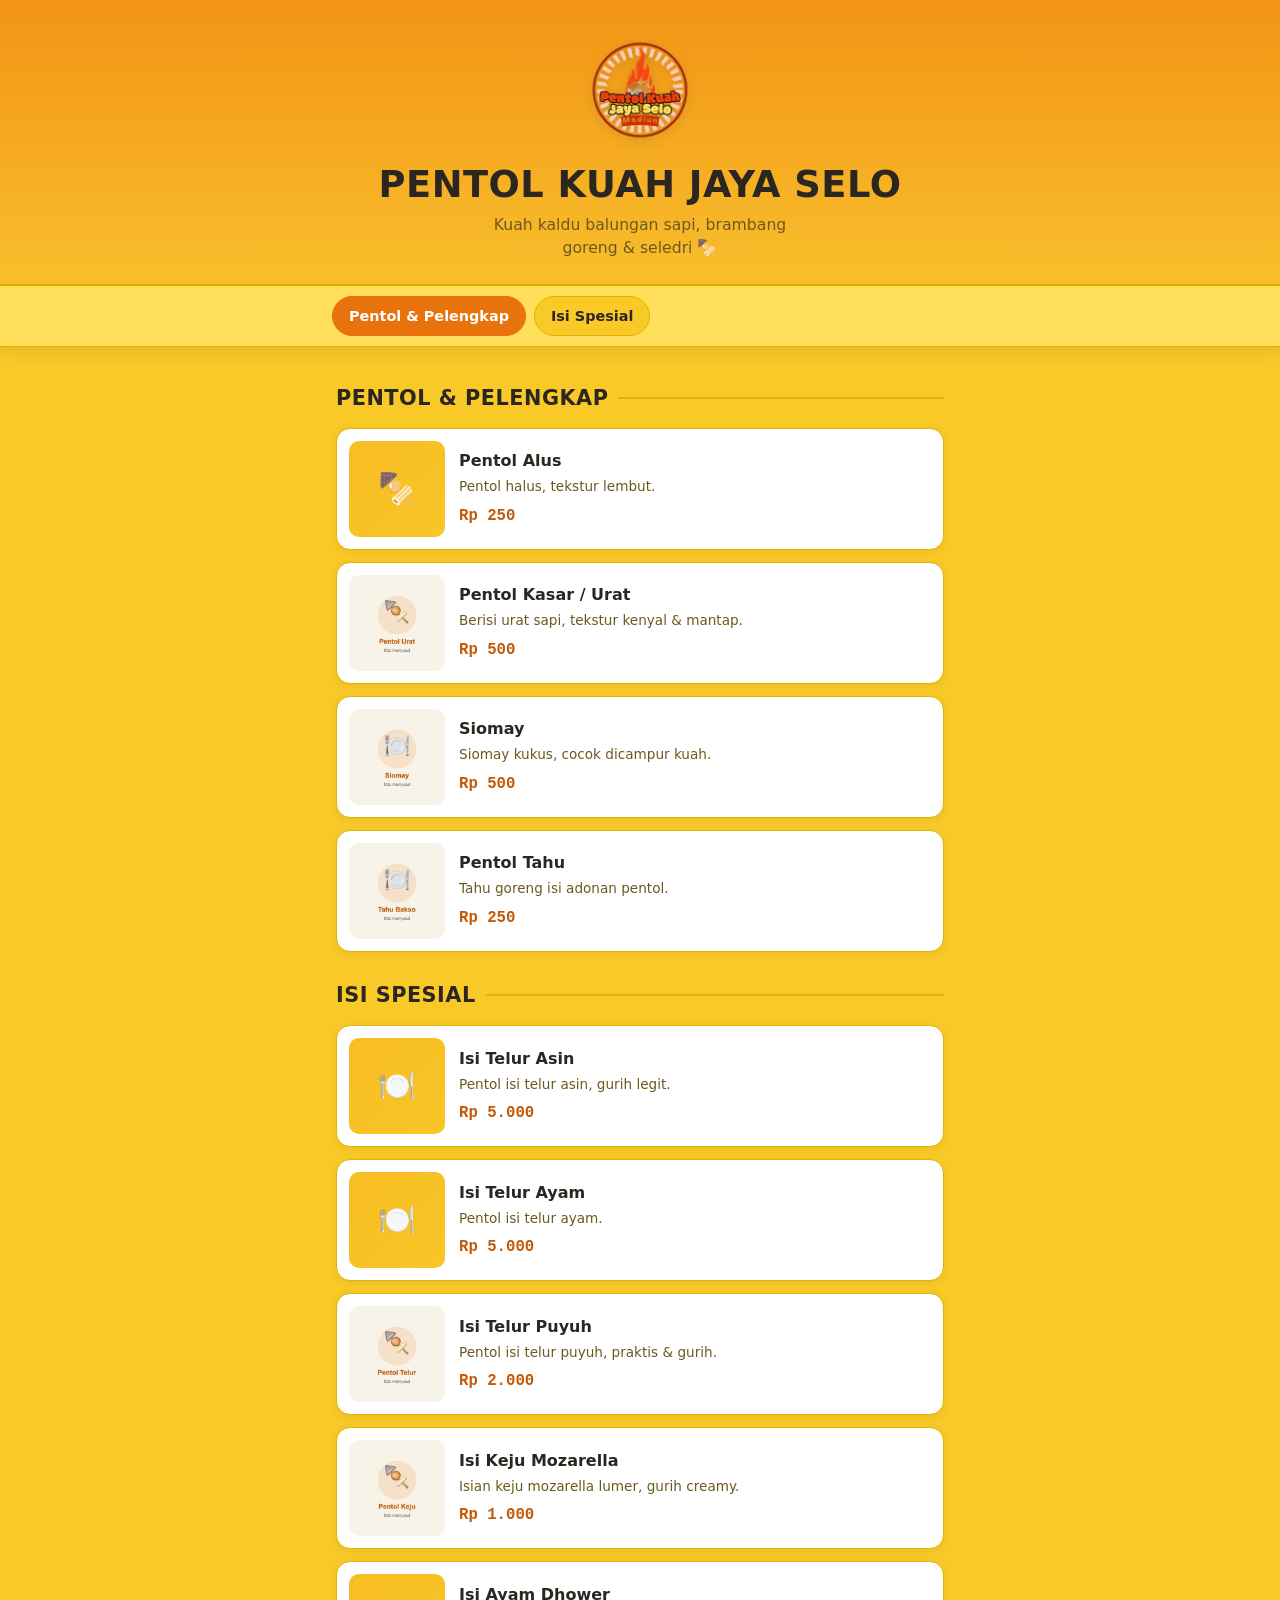
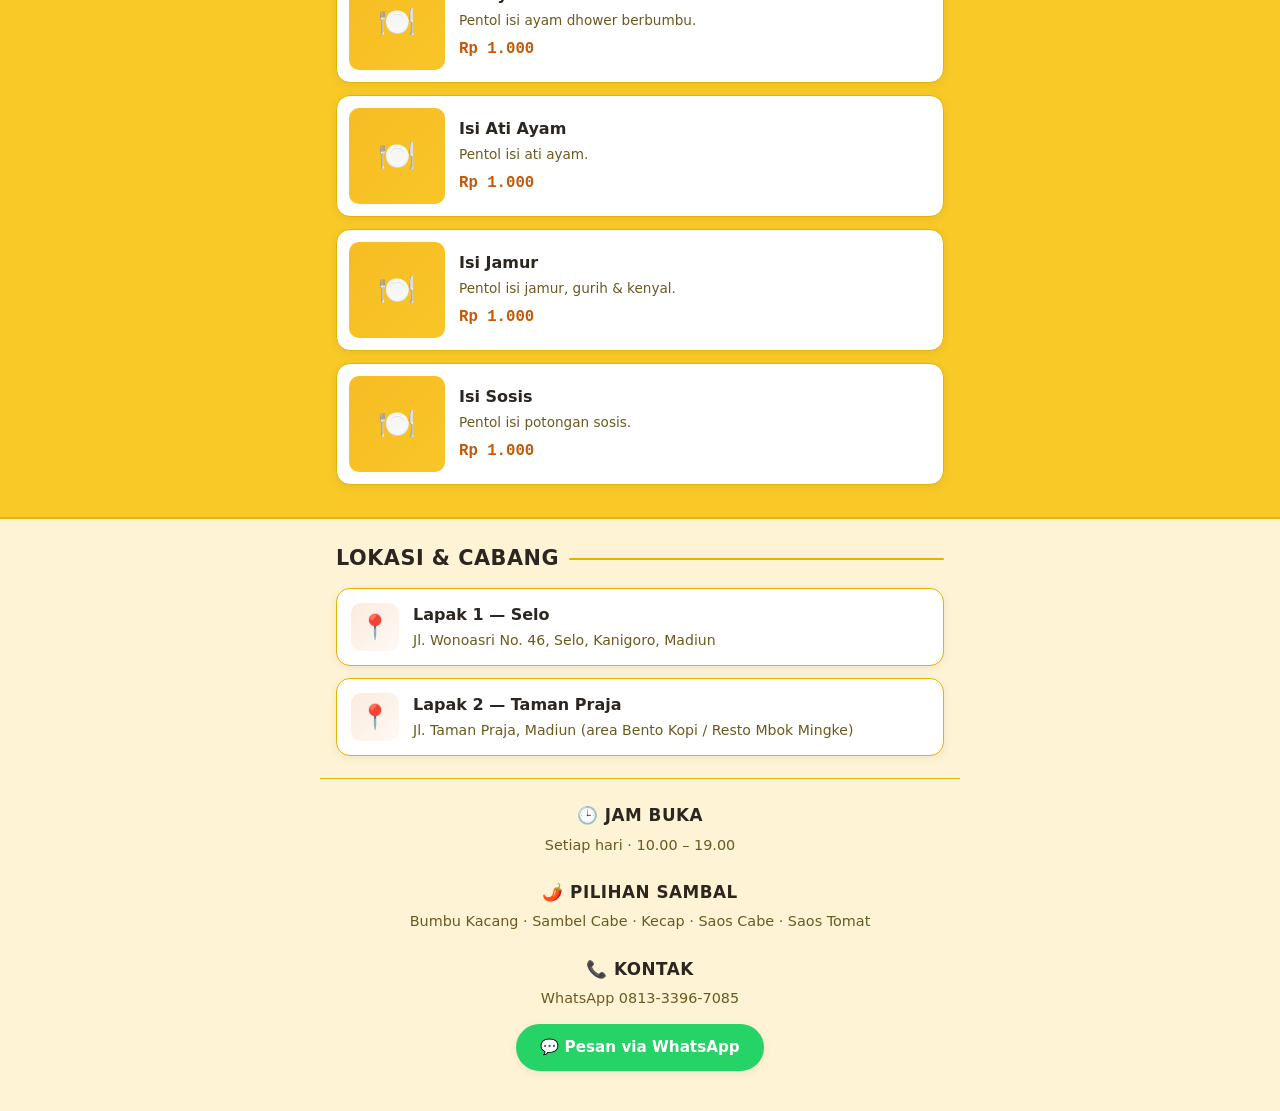
==== commit 31eb4fa0: "Perbarui jam buka jadi 10.00-19.00 setiap hari Co-Authored-By: Claude Opus 4.8 <noreply@anthropic.co" ====
--- a/index.html
+++ b/index.html
@@ -72,7 +72,7 @@
       <footer class="site-footer">
         <div class="info-block">
           <h2 class="info-block__title">🕒 Jam Buka</h2>
-          <p>Setiap hari · 14.30 – habis</p>
+          <p>Setiap hari · 10.00 – 19.00</p>
         </div>
 
         <div class="info-block">
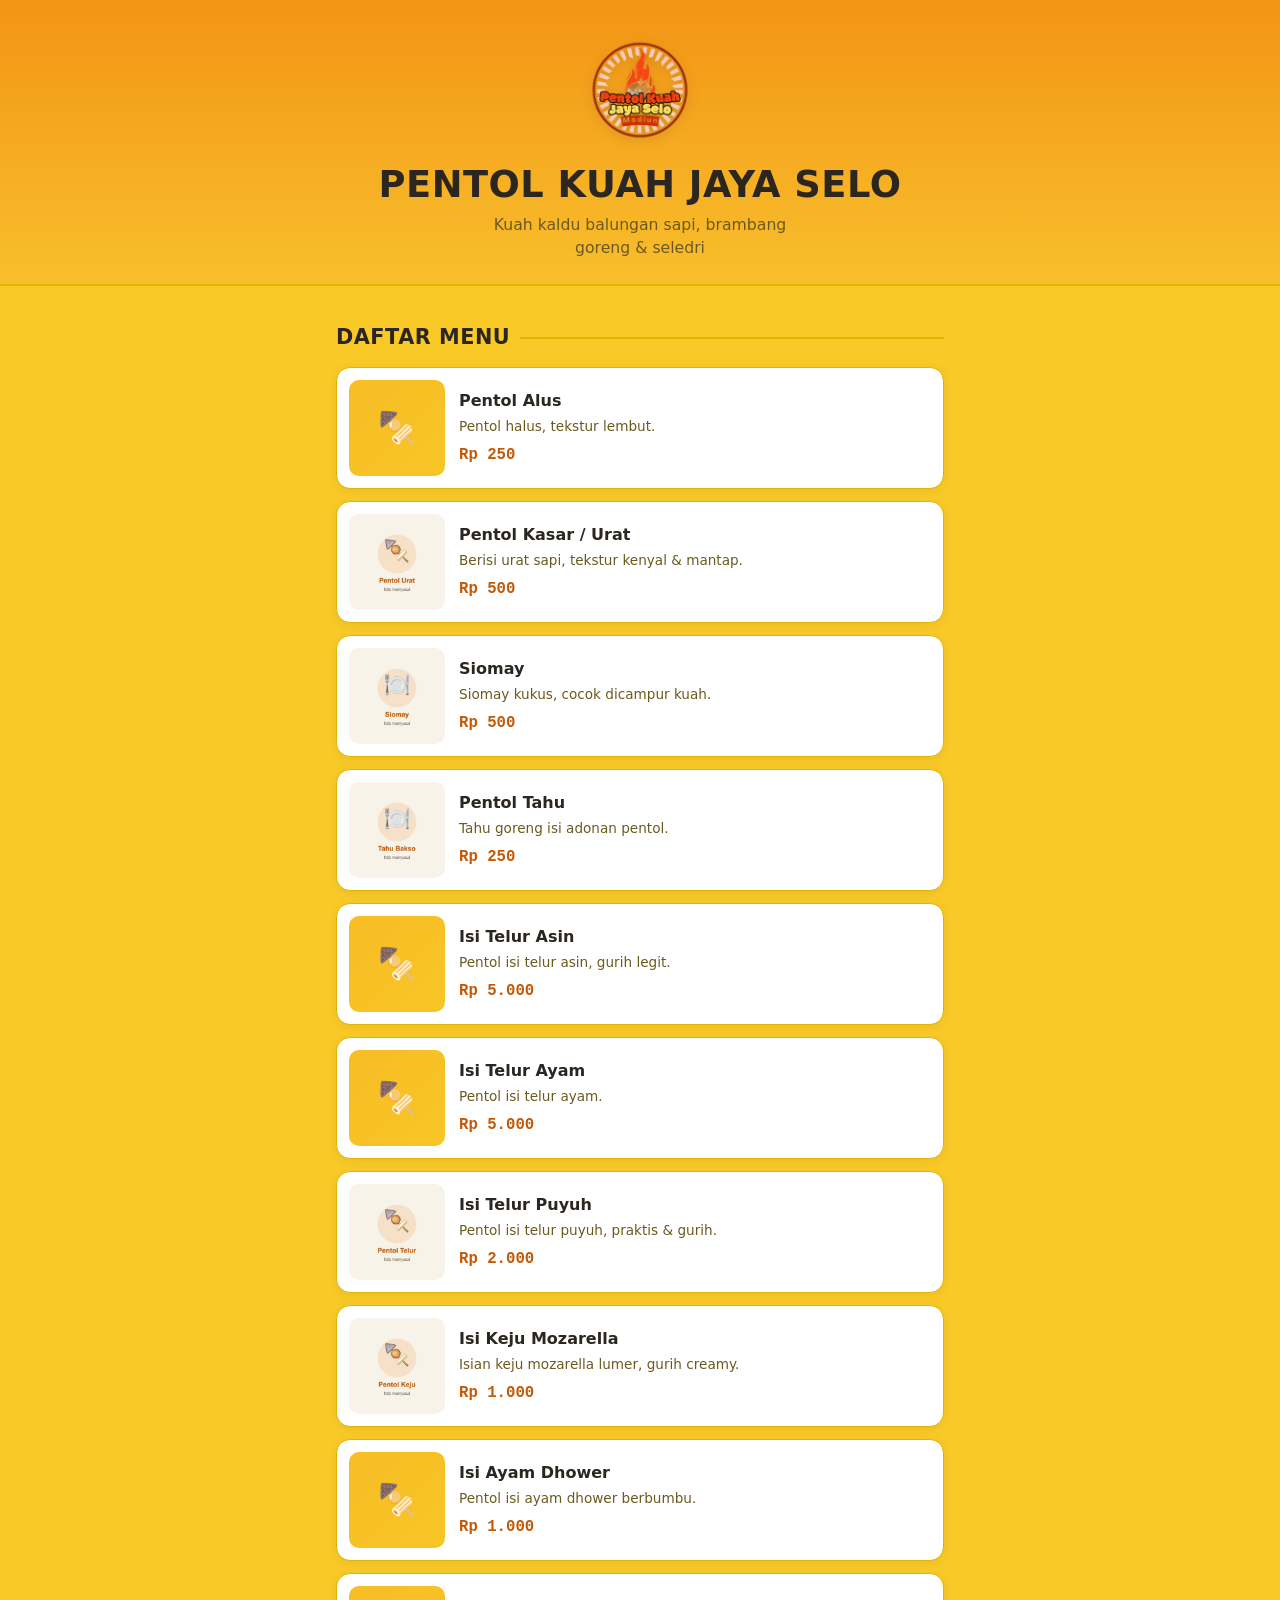
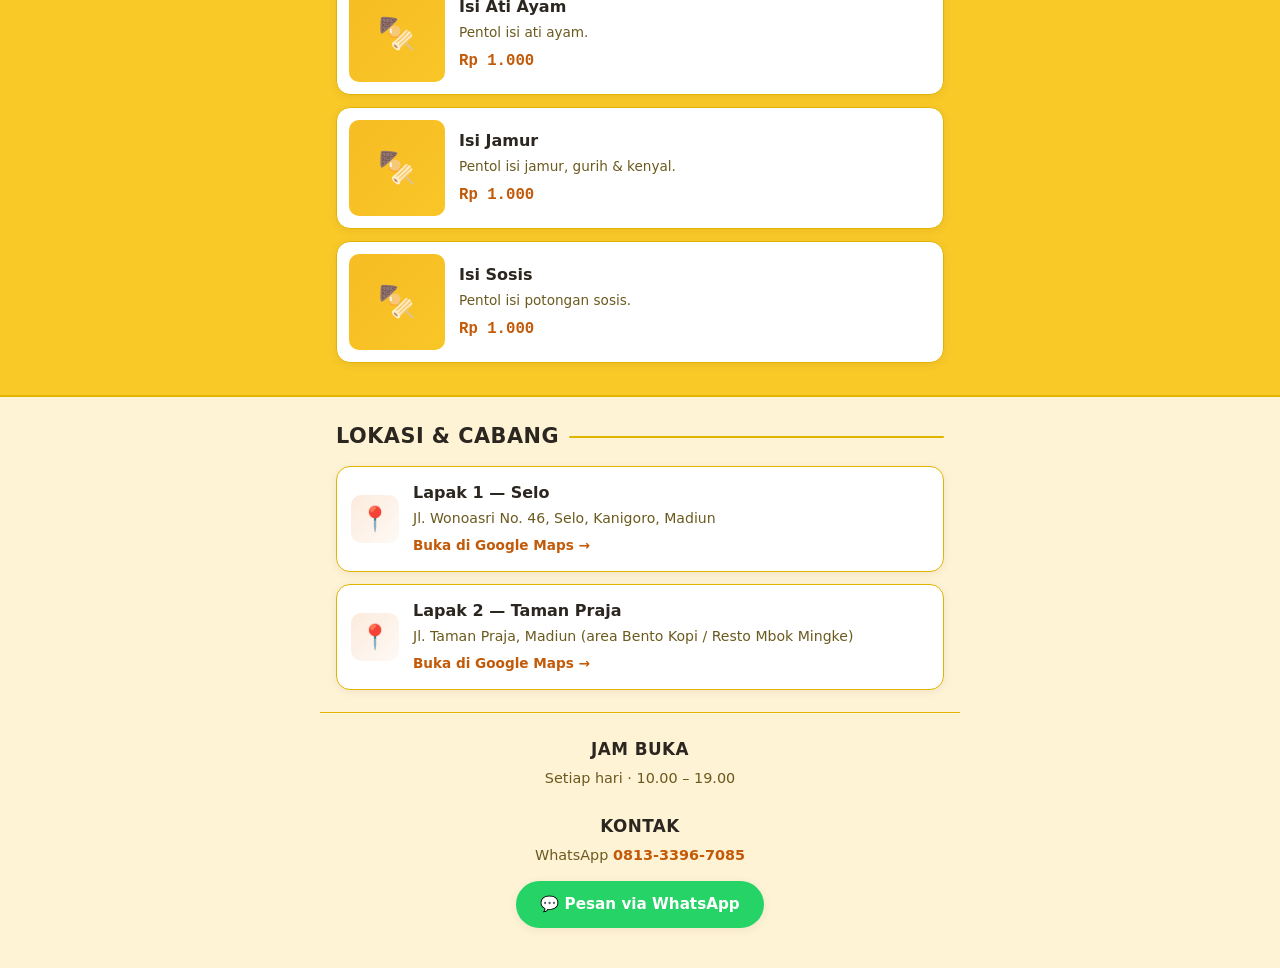
==== commit 2977511a: "Gabung kategori jadi Daftar Menu, hapus icon & sambal, lokasi+WA bisa diklik, tambah animasi reveal " ====
--- a/index.html
+++ b/index.html
@@ -25,7 +25,7 @@
       />
       <h1 class="hero__title">Pentol Kuah Jaya Selo</h1>
       <p class="hero__tagline">
-        Kuah kaldu balungan sapi, brambang goreng &amp; seledri 🍢
+        Kuah kaldu balungan sapi, brambang goreng &amp; seledri
       </p>
     </header>
 
@@ -43,46 +43,66 @@
 
     <!-- ===================== ZONA INFO (CABANG + FOOTER) ===================== -->
     <div class="info-zone">
-      <!-- Lokasi lapak -->
+      <!-- Lokasi lapak (kartu bisa diklik → buka Google Maps) -->
       <section class="branches" aria-label="Lokasi lapak">
-        <h2 class="branches__title">Lokasi &amp; Cabang</h2>
+        <h2 class="branches__title reveal">Lokasi &amp; Cabang</h2>
         <ul class="branches__list">
-          <li class="branch-card">
-            <div class="branch-card__icon" aria-hidden="true">📍</div>
-            <div class="branch-card__body">
-              <h3 class="branch-card__name">Lapak 1 — Selo</h3>
-              <p class="branch-card__addr">
-                Jl. Wonoasri No. 46, Selo, Kanigoro, Madiun
-              </p>
-            </div>
+          <li>
+            <a
+              class="branch-card reveal"
+              href="https://www.google.com/maps/search/?api=1&query=Jl.+Wonoasri+No.+46+Selo+Kanigoro+Madiun"
+              target="_blank"
+              rel="noopener"
+            >
+              <div class="branch-card__icon" aria-hidden="true">📍</div>
+              <div class="branch-card__body">
+                <h3 class="branch-card__name">Lapak 1 — Selo</h3>
+                <p class="branch-card__addr">
+                  Jl. Wonoasri No. 46, Selo, Kanigoro, Madiun
+                </p>
+                <span class="branch-card__maps">Buka di Google Maps →</span>
+              </div>
+            </a>
           </li>
-          <li class="branch-card">
-            <div class="branch-card__icon" aria-hidden="true">📍</div>
-            <div class="branch-card__body">
-              <h3 class="branch-card__name">Lapak 2 — Taman Praja</h3>
-              <p class="branch-card__addr">
-                Jl. Taman Praja, Madiun (area Bento Kopi / Resto Mbok Mingke)
-              </p>
-            </div>
+          <li>
+            <a
+              class="branch-card reveal"
+              href="https://www.google.com/maps/search/?api=1&query=Jl.+Taman+Praja+Madiun+Bento+Kopi"
+              target="_blank"
+              rel="noopener"
+            >
+              <div class="branch-card__icon" aria-hidden="true">📍</div>
+              <div class="branch-card__body">
+                <h3 class="branch-card__name">Lapak 2 — Taman Praja</h3>
+                <p class="branch-card__addr">
+                  Jl. Taman Praja, Madiun (area Bento Kopi / Resto Mbok Mingke)
+                </p>
+                <span class="branch-card__maps">Buka di Google Maps →</span>
+              </div>
+            </a>
           </li>
         </ul>
       </section>
 
-      <!-- Info (jam buka, sambal, kontak) -->
+      <!-- Info (jam buka, kontak) -->
       <footer class="site-footer">
         <div class="info-block">
-          <h2 class="info-block__title">🕒 Jam Buka</h2>
+          <h2 class="info-block__title">Jam Buka</h2>
           <p>Setiap hari · 10.00 – 19.00</p>
         </div>
 
         <div class="info-block">
-          <h2 class="info-block__title">🌶️ Pilihan Sambal</h2>
-          <p>Bumbu Kacang · Sambel Cabe · Kecap · Saos Cabe · Saos Tomat</p>
-        </div>
-
-        <div class="info-block">
-          <h2 class="info-block__title">📞 Kontak</h2>
-          <p>WhatsApp 0813-3396-7085</p>
+          <h2 class="info-block__title">Kontak</h2>
+          <p>
+            WhatsApp
+            <a
+              class="contact-link"
+              href="https://wa.me/6281333967085"
+              target="_blank"
+              rel="noopener"
+              >0813-3396-7085</a
+            >
+          </p>
           <a
             class="wa-btn"
             href="https://wa.me/6281333967085"
--- a/css/style.css
+++ b/css/style.css
@@ -336,6 +336,18 @@
   border-radius: var(--radius);
   padding: 14px;
   box-shadow: var(--shadow-card);
+  /* kartu ini sekarang link → hilangkan gaya link bawaan */
+  text-decoration: none;
+  color: inherit;
+  transition: transform 0.1s ease, border-color 0.15s ease,
+    box-shadow 0.15s ease;
+}
+.branch-card:hover {
+  border-color: var(--color-accent);
+  box-shadow: var(--shadow-bar);
+}
+.branch-card:active {
+  transform: scale(0.99);
 }
 
 .branch-card__icon {
@@ -405,6 +417,16 @@
   color: var(--color-text-muted);
 }
 
+/* Nomor WA yang bisa diklik */
+.contact-link {
+  color: var(--color-accent-strong);
+  font-weight: 700;
+  text-decoration: none;
+}
+.contact-link:hover {
+  text-decoration: underline;
+}
+
 .wa-btn {
   display: inline-flex;
   align-items: center;
@@ -429,6 +451,71 @@
 }
 
 /* =====================================================================
+   ANIMASI (hanya jika pengguna tidak minta reduce-motion)
+   ===================================================================== */
+@media (prefers-reduced-motion: no-preference) {
+  /* Elemen "reveal" muncul (fade + naik) saat masuk layar */
+  .reveal {
+    opacity: 0;
+    transform: translateY(18px);
+    transition: opacity 0.55s ease, transform 0.55s ease;
+    will-change: opacity, transform;
+  }
+  .reveal.is-visible {
+    opacity: 1;
+    transform: none;
+  }
+
+  /* Hero muncul saat halaman dibuka */
+  .hero__logo {
+    animation: pop-in 0.7s cubic-bezier(0.22, 1, 0.36, 1) both;
+  }
+  .hero__title {
+    animation: fade-up 0.6s ease 0.12s both;
+  }
+  .hero__tagline {
+    animation: fade-up 0.6s ease 0.24s both;
+  }
+
+  /* Tombol WhatsApp berdenyut halus supaya menarik perhatian */
+  .wa-btn {
+    animation: wa-pulse 2.6s ease-in-out infinite;
+  }
+}
+
+@keyframes pop-in {
+  0% {
+    opacity: 0;
+    transform: scale(0.82) translateY(-6px);
+  }
+  100% {
+    opacity: 1;
+    transform: none;
+  }
+}
+@keyframes fade-up {
+  0% {
+    opacity: 0;
+    transform: translateY(14px);
+  }
+  100% {
+    opacity: 1;
+    transform: none;
+  }
+}
+@keyframes wa-pulse {
+  0%,
+  100% {
+    box-shadow: 0 2px 8px rgba(37, 211, 102, 0.35);
+    transform: translateY(0);
+  }
+  50% {
+    box-shadow: 0 8px 20px rgba(37, 211, 102, 0.55);
+    transform: translateY(-2px);
+  }
+}
+
+/* =====================================================================
    Aksesibilitas: hormati preferensi reduce-motion
    ===================================================================== */
 @media (prefers-reduced-motion: reduce) {
@@ -437,6 +524,7 @@
   }
   * {
     transition: none !important;
+    animation: none !important;
   }
 }
 
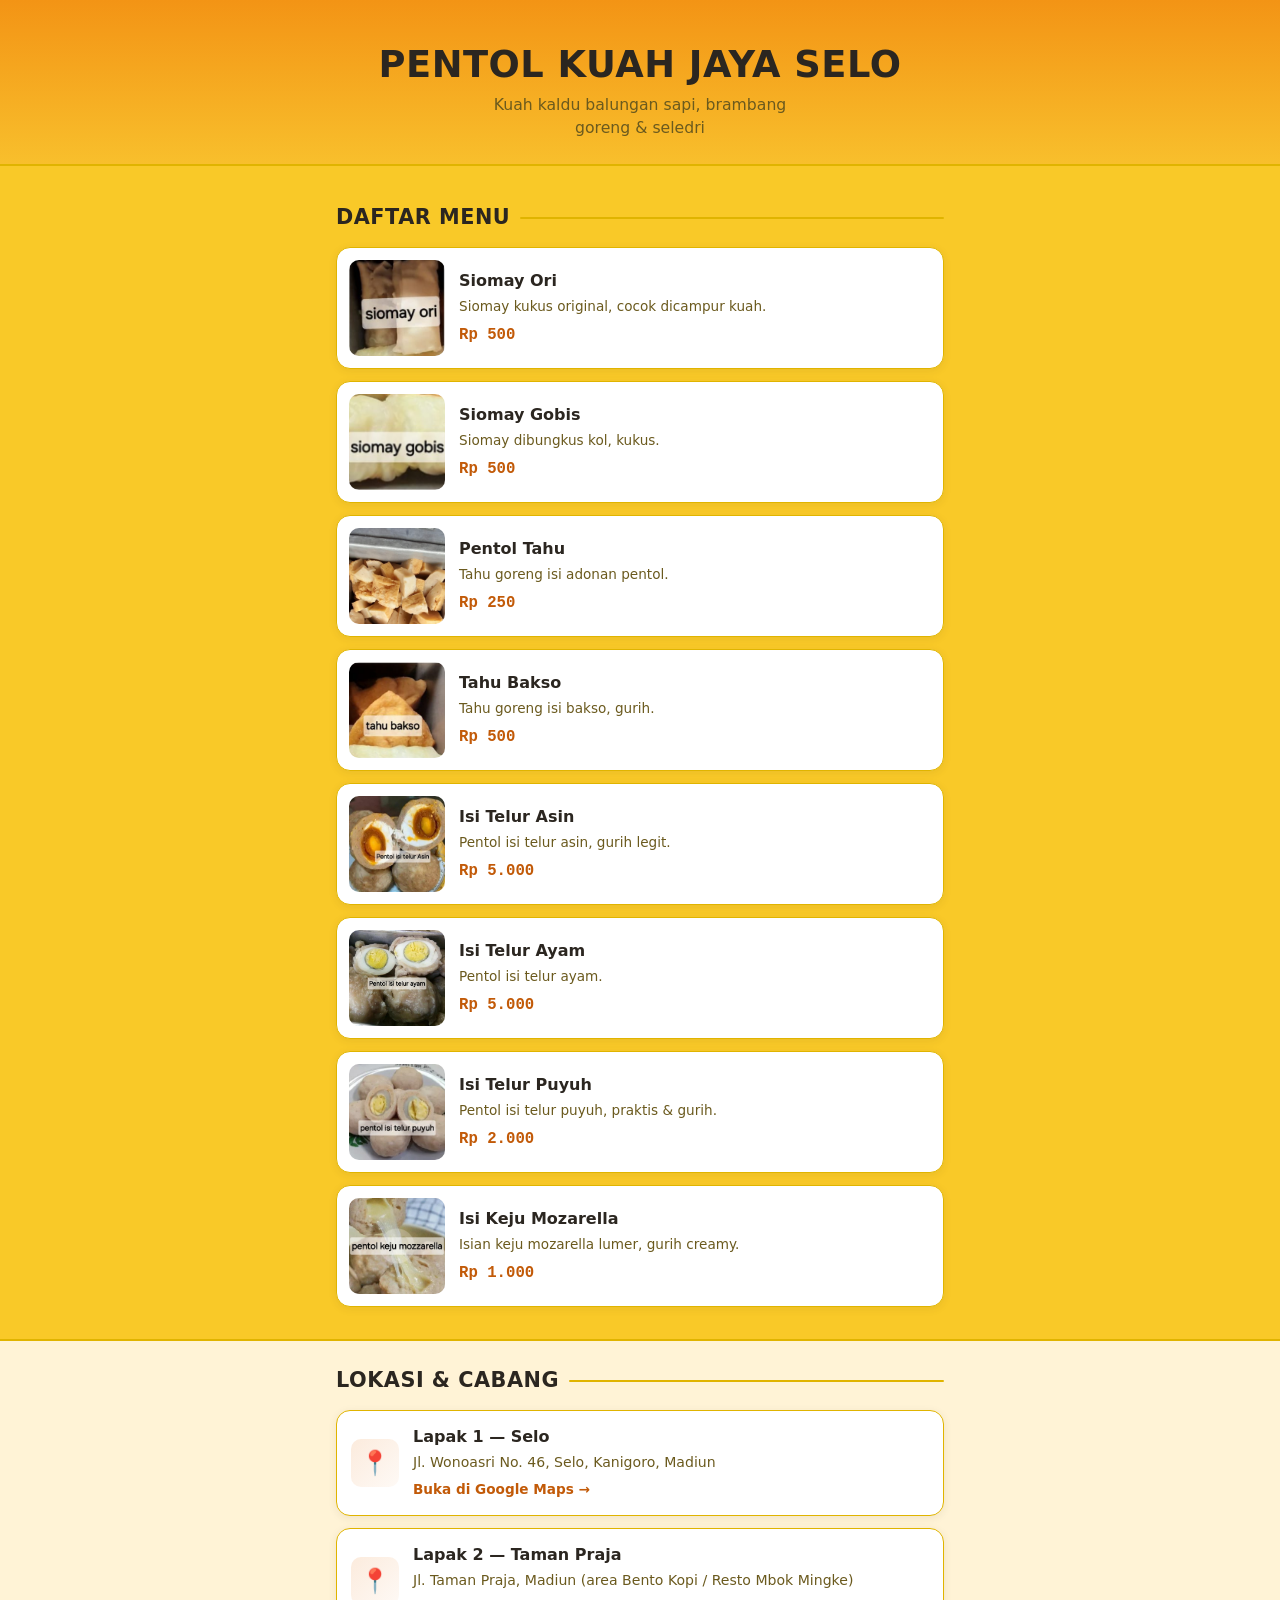
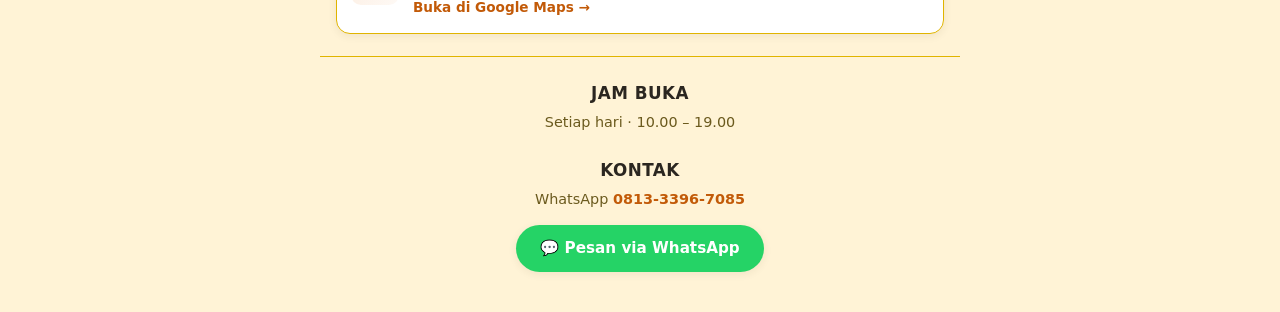
==== commit 727b1a90: "Pasang foto asli untuk semua item menu, sederhanakan daftar menu, hapus logo di hero - Ganti placeho" ====
--- a/index.html
+++ b/index.html
@@ -18,11 +18,6 @@
   <body>
     <!-- ===================== HERO (RATA TENGAH) ===================== -->
     <header class="hero">
-      <img
-        src="images/logo.png"
-        alt="Logo Pentol Kuah Jaya Selo"
-        class="hero__logo"
-      />
       <h1 class="hero__title">Pentol Kuah Jaya Selo</h1>
       <p class="hero__tagline">
         Kuah kaldu balungan sapi, brambang goreng &amp; seledri
